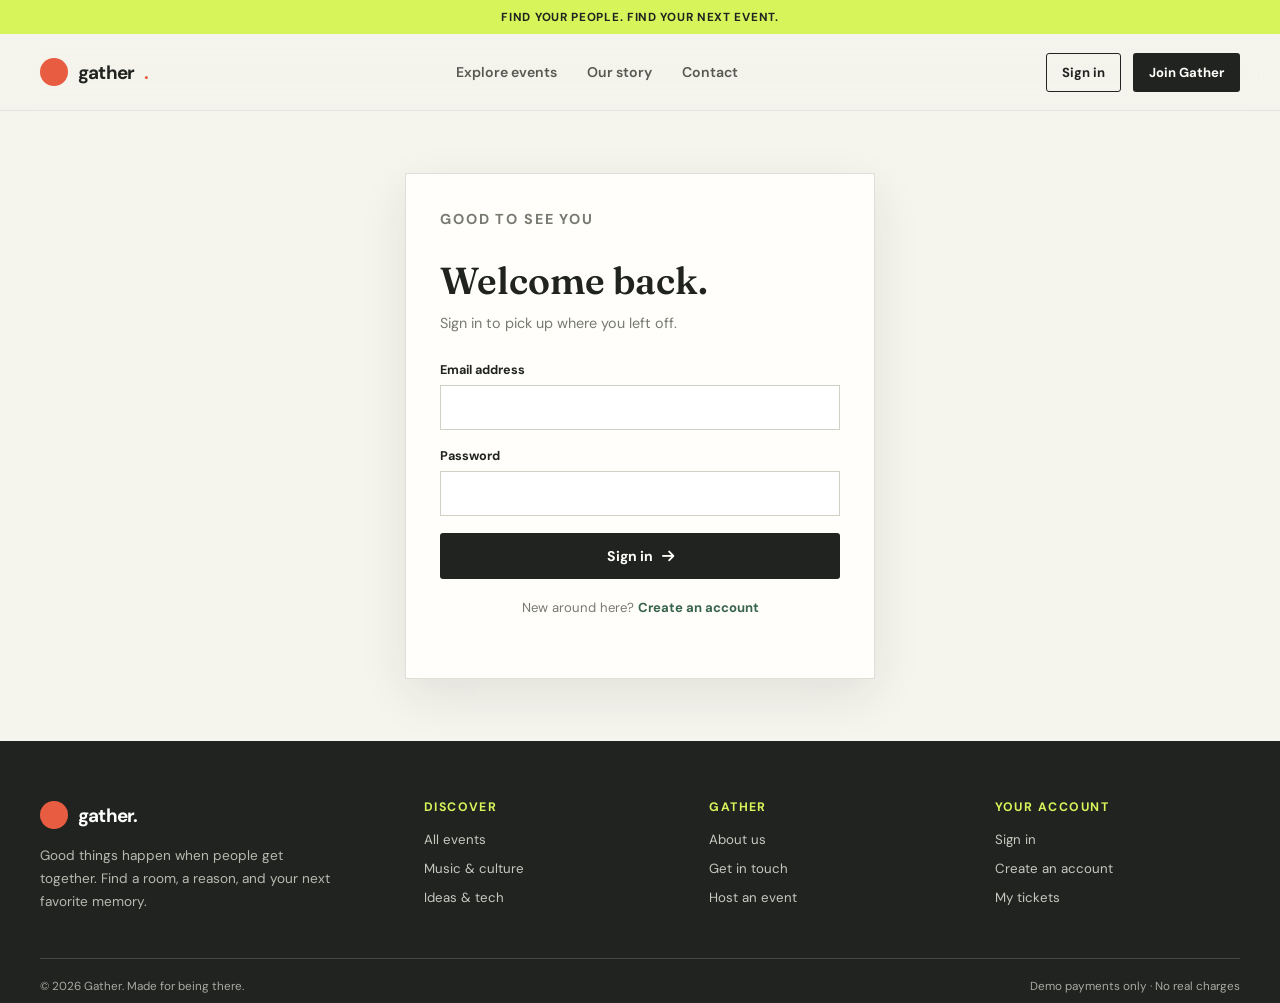
==== frontend/dashboard/admin/index.html @ 73351818 "first commit" ====
<!doctype html>
<html lang="en">

<head>
    <meta charset="utf-8">
    <meta name="viewport" content="width=device-width, initial-scale=1">
    <meta name="api-base" content="../../../backend/index.php/api">
    <title>Platform overview · Gather</title>
    <link rel="stylesheet" href="https://cdnjs.cloudflare.com/ajax/libs/font-awesome/6.5.2/css/all.min.css">
    <link rel="stylesheet" href="../../css/app.css">
    <script src="../../js/app.js" defer></script>
</head>

<body data-page="admin-dashboard" data-root="../../" data-role="admin">
    <main class="dashboard-layout">
        <aside class="dashboard-sidebar">
            <h2>Platform</h2><a class="active" href="index.html"><i class="fa-solid fa-chart-line"></i> Overview</a><a
                href="../../events.html"><i class="fa-solid fa-calendar-days"></i> Public events</a>
        </aside>
        <section class="dashboard-main">
            <p class="section-kicker">Administrator</p>
            <h1 class="dashboard-title">Platform overview.</h1>
            <div class="dashboard-stats" id="admin-stats">
                <div class="loading-state">Loading platform totals…</div>
            </div>
            <div class="dashboard-panel">
                <h2>Event review</h2>
                <div id="admin-events">Loading submitted events…</div>
            </div>
            <div class="dashboard-panel">
                <h2>Recent bookings</h2>
                <div class="table-wrap">
                    <table>
                        <thead>
                            <tr>
                                <th>Reference</th>
                                <th>Attendee</th>
                                <th>Event</th>
                                <th>Total</th>
                                <th>Status</th>
                            </tr>
                        </thead>
                        <tbody id="admin-bookings"></tbody>
                    </table>
                </div>
            </div>
            <div class="dashboard-panel">
                <h2>Account management</h2>
                <div id="admin-users">Loading accounts…</div>
            </div>
            <div class="dashboard-panel">
                <h2>Reports</h2>
                <div id="admin-reports">Loading monthly reports…</div>
            </div>
            <div class="dashboard-panel">
                <h2>Contact inbox</h2>
                <div id="admin-messages">Loading contact messages…</div>
            </div>
            <div class="dashboard-panel">
                <h2>Event categories</h2>
                <form id="create-category-form" class="filter-bar">
                    <input name="name" aria-label="Category name" placeholder="Category name" required maxlength="90">
                    <input name="description" aria-label="Category description" placeholder="Short description"
                        maxlength="255">
                    <button class="btn btn-small" type="submit">Add category</button>
                </form>
                <div id="admin-categories">Loading categories…</div>
            </div>
        </section>
    </main>
</body>

</html>
---- frontend/css/app.css ----
@import url('https://fonts.googleapis.com/css2?family=DM+Sans:wght@400;500;600;700&family=Fraunces:opsz,wght@9..144,600;9..144,700&display=swap');

:root {
    --ink: #20231f;
    --paper: #f5f4ed;
    --white: #fffefa;
    --lime: #d7f45b;
    --coral: #e85d42;
    --moss: #38644d;
    --muted: #777a71;
    --line: #dedfd5;
    --shadow: 0 16px 46px rgba(32, 35, 31, .09);
    --serif: 'Fraunces', Georgia, serif;
    --sans: 'DM Sans', sans-serif;
    font-family: var(--sans);
    color: var(--ink);
    background: var(--paper);
    font-synthesis: none;
    text-rendering: optimizeLegibility;
}

* {
    box-sizing: border-box;
}

html {
    scroll-behavior: smooth;
}

body {
    margin: 0;
    min-width: 320px;
    background: var(--paper);
    color: var(--ink);
}

body,
button,
input,
select,
textarea {
    font-family: var(--sans);
}

button,
input,
select,
textarea {
    font-size: 1rem;
}

a {
    color: inherit;
    text-decoration: none;
}

button {
    cursor: pointer;
}

img {
    display: block;
    max-width: 100%;
}

.wrap {
    width: min(1200px, calc(100% - 48px));
    margin-inline: auto;
}

.announcement {
    min-height: 34px;
    display: flex;
    align-items: center;
    justify-content: center;
    background: var(--lime);
    font-size: .73rem;
    font-weight: 700;
    letter-spacing: .06em;
    text-transform: uppercase;
}

.site-header {
    position: sticky;
    z-index: 20;
    top: 0;
    background: rgba(245, 244, 237, .95);
    backdrop-filter: blur(14px);
    border-bottom: 1px solid rgba(32, 35, 31, .08);
}

.nav {
    min-height: 76px;
    display: flex;
    align-items: center;
    justify-content: space-between;
    gap: 28px;
}

.brand {
    display: inline-flex;
    align-items: center;
    gap: 10px;
    font-size: 1.18rem;
    font-weight: 700;
    letter-spacing: -.04em;
}

.brand-mark {
    width: 28px;
    aspect-ratio: 1;
    display: grid;
    place-items: center;
    border-radius: 50%;
    background: var(--coral);
    color: var(--white);
    font-size: .8rem;
}

.nav-links {
    display: flex;
    align-items: center;
    gap: 30px;
    color: #555950;
    font-size: .88rem;
    font-weight: 600;
}

.nav-links a:hover,
.footer-links a:hover {
    color: var(--coral);
}

.nav-actions {
    display: flex;
    align-items: center;
    gap: 12px;
}

.nav-toggle {
    display: none;
    border: 0;
    background: none;
    color: var(--ink);
    font-size: 1.25rem;
}

.btn {
    display: inline-flex;
    justify-content: center;
    align-items: center;
    gap: 9px;
    min-height: 46px;
    padding: 0 20px;
    border: 1px solid transparent;
    border-radius: 3px;
    background: var(--ink);
    color: var(--white);
    font-weight: 700;
    font-size: .88rem;
    transition: transform .18s ease, background .18s ease, color .18s ease;
}

.btn:hover {
    transform: translateY(-2px);
    background: var(--moss);
}

.btn-lime {
    background: var(--lime);
    color: var(--ink);
}

.btn-lime:hover {
    background: #c6e347;
    color: var(--ink);
}

.btn-outline {
    background: transparent;
    border-color: var(--ink);
    color: var(--ink);
}

.btn-outline:hover {
    background: var(--ink);
    color: var(--white);
}

.btn-small {
    min-height: 39px;
    padding-inline: 15px;
    font-size: .82rem;
}

.hero {
    position: relative;
    min-height: 650px;
    display: flex;
    align-items: center;
    overflow: hidden;
    color: white;
    background: #27382f url('https://images.unsplash.com/photo-1492684223066-81342ee5ff30?auto=format&fit=crop&w=2200&q=88') center 48% / cover no-repeat;
}

.hero::before {
    content: '';
    position: absolute;
    inset: 0;
    background: rgba(16, 24, 19, .48);
}

.hero-inner {
    position: relative;
    z-index: 1;
    padding-block: 84px 118px;
}

.eyebrow {
    margin: 0 0 18px;
    color: var(--lime);
    font-size: .76rem;
    letter-spacing: .14em;
    text-transform: uppercase;
    font-weight: 700;
}

.hero h1 {
    max-width: 750px;
    margin: 0;
    font: 600 clamp(3.2rem, 7vw, 6.5rem)/.98 var(--serif);
    letter-spacing: -.035em;
}

.hero h1 span {
    color: var(--lime);
}

.hero-copy {
    max-width: 490px;
    margin: 24px 0 27px;
    color: rgba(255, 255, 255, .85);
    font-size: 1.05rem;
    line-height: 1.7;
}

.hero-actions {
    display: flex;
    flex-wrap: wrap;
    gap: 12px;
}

.hero .btn-outline {
    border-color: rgba(255, 255, 255, .7);
    color: white;
}

.hero .btn-outline:hover {
    background: white;
    color: var(--ink);
}

.search-dock {
    position: absolute;
    z-index: 2;
    right: 0;
    bottom: 0;
    left: 0;
    background: var(--white);
    color: var(--ink);
}

.search-form {
    display: grid;
    grid-template-columns: minmax(180px, 1.5fr) minmax(140px, 1fr) minmax(150px, 1fr) auto;
    align-items: center;
    gap: 0;
    min-height: 88px;
}

.search-field {
    display: flex;
    gap: 12px;
    align-items: center;
    padding: 0 22px;
    border-right: 1px solid var(--line);
}

.search-field i {
    color: var(--coral);
}

.search-field label {
    display: block;
    margin-bottom: 4px;
    font-size: .68rem;
    color: var(--muted);
}

.search-field input,
.search-field select {
    width: 100%;
    border: 0;
    outline: 0;
    background: transparent;
    color: var(--ink);
    font-weight: 600;
    font-size: .88rem;
}

.search-submit {
    margin-left: 18px;
}

.section {
    padding: 92px 0;
}

.section-tight {
    padding-block: 64px;
}

.section-white {
    background: var(--white);
}

.section-head {
    display: flex;
    align-items: end;
    justify-content: space-between;
    gap: 24px;
    margin-bottom: 32px;
}

.section-kicker {
    margin: 0 0 10px;
    color: var(--coral);
    font-weight: 700;
    font-size: .72rem;
    text-transform: uppercase;
    letter-spacing: .13em;
}

.section-title {
    margin: 0;
    font: 600 clamp(2.2rem, 4vw, 3.5rem)/1.08 var(--serif);
    letter-spacing: -.035em;
}

.section-subtitle {
    max-width: 520px;
    margin: 12px 0 0;
    color: var(--muted);
    line-height: 1.65;
}

.text-link {
    display: inline-flex;
    align-items: center;
    gap: 9px;
    color: var(--moss);
    font-weight: 700;
    font-size: .88rem;
}

.event-grid {
    display: grid;
    grid-template-columns: repeat(3, 1fr);
    gap: 22px;
}

.event-card {
    overflow: hidden;
    border: 1px solid var(--line);
    background: var(--white);
    transition: transform .2s ease, box-shadow .2s ease;
}

.event-card:hover {
    transform: translateY(-4px);
    box-shadow: var(--shadow);
}

.event-image {
    width: 100%;
    aspect-ratio: 1.45;
    object-fit: cover;
    background: #d2d7cd;
}

.event-content {
    padding: 19px 20px 20px;
}

.event-meta {
    display: flex;
    align-items: center;
    gap: 8px;
    color: var(--moss);
    font-size: .74rem;
    font-weight: 700;
    text-transform: uppercase;
    letter-spacing: .05em;
}

.event-title {
    margin: 11px 0 14px;
    font: 600 1.4rem/1.2 var(--serif);
}

.event-info {
    display: grid;
    gap: 8px;
    color: #656a60;
    font-size: .82rem;
}

.event-info span {
    display: flex;
    align-items: center;
    gap: 9px;
}

.event-info i {
    width: 14px;
    color: var(--coral);
}

.event-bottom {
    display: flex;
    align-items: center;
    justify-content: space-between;
    gap: 12px;
    margin-top: 20px;
    padding-top: 16px;
    border-top: 1px solid var(--line);
}

.price {
    font-weight: 700;
}

.price small {
    display: block;
    color: var(--muted);
    font-weight: 400;
    font-size: .68rem;
}

.empty-state,
.loading-state,
.error-state {
    grid-column: 1 / -1;
    padding: 48px 24px;
    border: 1px dashed #bfc2b7;
    text-align: center;
    color: var(--muted);
}

.empty-state i {
    margin-bottom: 12px;
    color: var(--coral);
    font-size: 1.5rem;
}

.category-grid {
    display: grid;
    grid-template-columns: repeat(6, 1fr);
    gap: 12px;
}

.category-tile {
    min-height: 125px;
    display: flex;
    flex-direction: column;
    justify-content: space-between;
    padding: 17px;
    background: #e8eee1;
    transition: background .2s ease, transform .2s ease;
}

.category-tile:nth-child(3n+2) {
    background: #f6e2d9;
}

.category-tile:nth-child(3n) {
    background: #e9e9cf;
}

.category-tile:hover {
    transform: translateY(-3px);
    background: var(--lime);
}

.category-tile i {
    color: var(--moss);
    font-size: 1.2rem;
}

.category-tile strong {
    font: 600 1.2rem var(--serif);
}

.split-section {
    display: grid;
    grid-template-columns: 1fr 1fr;
    gap: 70px;
    align-items: center;
}

.photo-frame {
    min-height: 440px;
    background: url('https://images.unsplash.com/photo-1511795409834-ef04bbd61622?auto=format&fit=crop&w=1100&q=85') center / cover no-repeat;
}

.benefit-list {
    display: grid;
    gap: 23px;
    margin-top: 30px;
}

.benefit {
    display: grid;
    grid-template-columns: 42px 1fr;
    gap: 16px;
}

.benefit-icon {
    width: 42px;
    height: 42px;
    display: grid;
    place-items: center;
    background: var(--lime);
    color: var(--ink);
}

.benefit h3 {
    margin: 1px 0 5px;
    font-size: .98rem;
}

.benefit p {
    margin: 0;
    color: var(--muted);
    font-size: .86rem;
    line-height: 1.6;
}

.stats-band {
    display: grid;
    grid-template-columns: repeat(4, 1fr);
    background: var(--moss);
    color: white;
}

.stat {
    padding: 32px 20px;
    text-align: center;
    border-right: 1px solid rgba(255, 255, 255, .18);
}

.stat:last-child {
    border: 0;
}

.stat strong {
    display: block;
    color: var(--lime);
    font: 600 2.4rem var(--serif);
}

.stat span {
    font-size: .76rem;
    color: rgba(255, 255, 255, .8);
}

.quote-section {
    background: #ebe8de;
}

.quote {
    max-width: 830px;
    margin: 0 auto;
    text-align: center;
}

.quote blockquote {
    margin: 22px 0;
    font: 600 clamp(1.7rem, 3.4vw, 2.8rem)/1.25 var(--serif);
}

.quote cite {
    color: var(--muted);
    font-size: .85rem;
    font-style: normal;
}

.cta-band {
    display: flex;
    align-items: center;
    justify-content: space-between;
    gap: 28px;
    padding: 45px 50px;
    background: var(--coral);
    color: white;
}

.cta-band h2 {
    margin: 0;
    font: 600 clamp(1.8rem, 3vw, 2.8rem)/1.1 var(--serif);
}

.cta-band p {
    margin: 8px 0 0;
    color: rgba(255, 255, 255, .85);
}

.cta-band .btn {
    flex: 0 0 auto;
    background: var(--lime);
    color: var(--ink);
}

.site-footer {
    padding: 58px 0 24px;
    background: var(--ink);
    color: white;
}

.footer-top {
    display: grid;
    grid-template-columns: 1.4fr 1fr 1fr 1fr;
    gap: 40px;
    padding-bottom: 45px;
}

.footer-intro {
    max-width: 300px;
    margin: 15px 0 0;
    color: #b7bab1;
    font-size: .85rem;
    line-height: 1.7;
}

.footer-column h3 {
    margin: 0 0 16px;
    font-size: .77rem;
    text-transform: uppercase;
    letter-spacing: .12em;
    color: var(--lime);
}

.footer-links {
    display: grid;
    gap: 12px;
    color: #c7c9c1;
    font-size: .83rem;
}

.footer-bottom {
    display: flex;
    justify-content: space-between;
    gap: 20px;
    padding-top: 19px;
    border-top: 1px solid #444841;
    color: #a7aaa2;
    font-size: .73rem;
}

.page-hero {
    padding: 76px 0 65px;
    background: #e8eee1;
}

.page-hero h1 {
    margin: 0;
    font: 600 clamp(2.8rem, 6vw, 5rem)/1 var(--serif);
    letter-spacing: -.04em;
}

.page-hero p {
    max-width: 560px;
    margin: 17px 0 0;
    color: #62685e;
    line-height: 1.7;
}

.filter-bar {
    display: flex;
    flex-wrap: wrap;
    gap: 12px;
    margin-bottom: 28px;
}

.filter-bar input,
.filter-bar select {
    min-height: 44px;
    padding: 0 13px;
    border: 1px solid var(--line);
    background: var(--white);
}

.detail-layout {
    display: grid;
    grid-template-columns: minmax(0, 1.7fr) minmax(280px, .8fr);
    gap: 48px;
    align-items: start;
}

.detail-banner {
    width: 100%;
    max-height: 500px;
    aspect-ratio: 1.8;
    object-fit: cover;
}

.detail-description {
    color: #62685e;
    line-height: 1.8;
    white-space: pre-line;
}

.booking-panel {
    position: sticky;
    top: 105px;
    padding: 25px;
    border: 1px solid var(--line);
    background: var(--white);
}

.booking-panel h2 {
    margin: 0 0 16px;
    font: 600 1.6rem var(--serif);
}

.panel-price {
    margin: 0 0 18px;
    font: 600 2rem var(--serif);
}

.panel-line {
    padding: 12px 0;
    border-top: 1px solid var(--line);
    color: #666b62;
    font-size: .84rem;
}

.panel-line i {
    width: 20px;
    color: var(--coral);
}

.form-layout {
    min-height: 65vh;
    display: grid;
    place-items: center;
    padding: 62px 20px;
}

.form-card {
    width: min(470px, 100%);
    padding: 34px;
    background: var(--white);
    border: 1px solid var(--line);
    box-shadow: var(--shadow);
}

.form-card h1 {
    margin: 0 0 8px;
    font: 600 2.35rem var(--serif);
}

.form-card>p {
    margin: 0 0 26px;
    color: var(--muted);
    line-height: 1.6;
    font-size: .9rem;
}

.field {
    display: grid;
    gap: 7px;
    margin-bottom: 17px;
}

.field label {
    font-size: .79rem;
    font-weight: 700;
}

.field input,
.field select,
.field textarea {
    width: 100%;
    min-height: 45px;
    padding: 10px 12px;
    border: 1px solid #cfd1c7;
    outline: none;
    background: #fff;
}

.field textarea {
    min-height: 105px;
    resize: vertical;
}

.field input:focus,
.field select:focus,
.field textarea:focus {
    border-color: var(--moss);
    box-shadow: 0 0 0 2px rgba(56, 100, 77, .12);
}

.form-card .btn {
    width: 100%;
}

.form-foot {
    margin-top: 18px !important;
    text-align: center;
    font-size: .82rem !important;
}

.form-foot a {
    color: var(--moss);
    font-weight: 700;
}

.notice {
    margin: 0 0 17px;
    padding: 12px 13px;
    background: #f8e4de;
    color: #843e2f;
    font-size: .83rem;
}

.dashboard-layout {
    display: grid;
    grid-template-columns: 220px 1fr;
    min-height: 70vh;
}

.dashboard-sidebar {
    padding: 30px 20px;
    background: #e7e9dd;
}

.dashboard-sidebar h2 {
    margin: 0 0 24px;
    font: 600 1.3rem var(--serif);
}

.dashboard-sidebar a {
    display: flex;
    gap: 10px;
    padding: 11px 8px;
    color: #5e6359;
    font-size: .86rem;
}

.dashboard-sidebar a.active,
.dashboard-sidebar a:hover {
    color: var(--moss);
    font-weight: 700;
}

.dashboard-main {
    padding: 35px clamp(20px, 4vw, 55px);
}

.dashboard-title {
    margin: 0 0 25px;
    font: 600 2.4rem var(--serif);
}

.dashboard-stats {
    display: grid;
    grid-template-columns: repeat(4, 1fr);
    gap: 13px;
    margin-bottom: 30px;
}

.dashboard-stat {
    padding: 18px;
    border: 1px solid var(--line);
    background: var(--white);
}

.dashboard-stat span {
    display: block;
    color: var(--muted);
    font-size: .74rem;
}

.dashboard-stat strong {
    display: block;
    margin-top: 10px;
    font: 600 1.8rem var(--serif);
}

.table-wrap {
    overflow-x: auto;
    margin: 20px 0 32px;
    background: var(--white);
    border: 1px solid var(--line);
}

table {
    width: 100%;
    border-collapse: collapse;
    text-align: left;
    font-size: .83rem;
}

th,
td {
    padding: 13px 15px;
    border-bottom: 1px solid var(--line);
    white-space: nowrap;
}

th {
    color: var(--muted);
    font-size: .69rem;
    text-transform: uppercase;
    letter-spacing: .08em;
}

.status {
    display: inline-block;
    padding: 5px 8px;
    background: #e5eddc;
    color: var(--moss);
    font-size: .7rem;
    font-weight: 700;
}

.dashboard-panel {
    margin: 20px 0 32px;
    padding: 24px;
    border: 1px solid var(--line);
    background: var(--white);
}

.dashboard-panel h2 {
    margin: 0 0 18px;
    font: 600 1.55rem var(--serif);
}

.report-bars {
    display: grid;
    gap: 12px;
}

.report-row {
    display: grid;
    grid-template-columns: 90px minmax(0, 1fr) 70px;
    align-items: center;
    gap: 12px;
    font-size: .78rem;
}

.report-track {
    height: 12px;
    background: #e6e8df;
}

.report-fill {
    height: 100%;
    background: var(--moss);
}

.report-fill.revenue {
    background: var(--coral);
}

.toast-region {
    position: fixed;
    z-index: 50;
    right: 20px;
    bottom: 20px;
    display: grid;
    gap: 9px;
}

.toast {
    max-width: 360px;
    padding: 14px 18px;
    background: var(--ink);
    color: white;
    box-shadow: var(--shadow);
    font-size: .85rem;
    animation: toast-in .22s ease-out;
}

.toast.error {
    background: #973d2b;
}

@keyframes toast-in {
    from {
        opacity: 0;
        transform: translateY(8px);
    }

    to {
        opacity: 1;
        transform: translateY(0);
    }
}

.reveal {
    animation: rise-in .7s both;
}

@keyframes rise-in {
    from {
        opacity: 0;
        transform: translateY(15px);
    }

    to {
        opacity: 1;
        transform: translateY(0);
    }
}

@media (max-width: 900px) {
    .nav-links {
        gap: 17px;
    }

    .nav-actions .btn-outline {
        display: none;
    }

    .search-form {
        grid-template-columns: 1fr 1fr;
        padding: 10px 0;
        gap: 8px;
    }

    .search-field {
        min-height: 55px;
        border: 0;
    }

    .search-submit {
        margin: 0 18px;
    }

    .category-grid {
        grid-template-columns: repeat(3, 1fr);
    }

    .event-grid {
        grid-template-columns: repeat(2, 1fr);
    }

    .split-section {
        gap: 35px;
    }

    .dashboard-stats {
        grid-template-columns: repeat(2, 1fr);
    }
}

@media (max-width: 640px) {
    .wrap {
        width: min(100% - 32px, 1200px);
    }

    .announcement {
        font-size: .62rem;
    }

    .nav {
        min-height: 66px;
    }

    .nav-toggle {
        display: inline-flex;
    }

    .nav-links {
        position: absolute;
        top: 66px;
        right: 0;
        left: 0;
        display: none;
        padding: 14px 20px 20px;
        background: var(--paper);
        border-bottom: 1px solid var(--line);
    }

    .nav-links.open {
        display: grid;
        gap: 0;
    }

    .nav-links a {
        padding: 11px 0;
    }

    .nav-actions {
        gap: 7px;
    }

    .nav-actions .btn {
        min-height: 38px;
        padding-inline: 11px;
        font-size: .75rem;
    }

    .hero {
        min-height: 735px;
        align-items: flex-start;
        background-position: 58% center;
    }

    .hero-inner {
        padding-block: 62px 250px;
    }

    .hero h1 {
        font-size: clamp(3.1rem, 15vw, 5rem);
    }

    .hero-copy {
        font-size: .93rem;
    }

    .search-form {
        grid-template-columns: 1fr 1fr;
        padding: 9px 0 13px;
    }

    .search-field {
        padding-inline: 9px;
    }

    .search-field input,
    .search-field select {
        font-size: .76rem;
    }

    .search-submit {
        grid-column: 1 / -1;
        margin: 0 8px;
    }

    .section {
        padding: 65px 0;
    }

    .section-head {
        align-items: flex-start;
        flex-direction: column;
    }

    .event-grid {
        grid-template-columns: 1fr;
    }

    .category-grid {
        grid-template-columns: repeat(2, 1fr);
    }

    .category-tile {
        min-height: 105px;
    }

    .split-section {
        grid-template-columns: 1fr;
    }

    .photo-frame {
        min-height: 290px;
        order: 2;
    }

    .stats-band {
        grid-template-columns: repeat(2, 1fr);
    }

    .stat:nth-child(2) {
        border-right: 0;
    }

    .stat:nth-child(-n+2) {
        border-bottom: 1px solid rgba(255, 255, 255, .18);
    }

    .cta-band {
        align-items: flex-start;
        flex-direction: column;
        padding: 30px 24px;
    }

    .footer-top {
        grid-template-columns: 1fr 1fr;
        gap: 28px 20px;
    }

    .footer-top> :first-child {
        grid-column: 1 / -1;
    }

    .footer-bottom {
        flex-direction: column;
    }

    .page-hero {
        padding: 55px 0 48px;
    }

    .detail-layout {
        grid-template-columns: 1fr;
        gap: 25px;
    }

    .booking-panel {
        position: static;
    }

    .form-card {
        padding: 26px 21px;
    }

    .dashboard-layout {
        grid-template-columns: 1fr;
    }

    .dashboard-sidebar {
        display: flex;
        overflow: auto;
        gap: 5px;
        padding: 8px 14px;
    }

    .dashboard-sidebar h2 {
        display: none;
    }

    .dashboard-sidebar a {
        flex: 0 0 auto;
    }

    .dashboard-main {
        padding: 25px 16px;
    }

    .dashboard-stats {
        grid-template-columns: repeat(2, 1fr);
    }
}
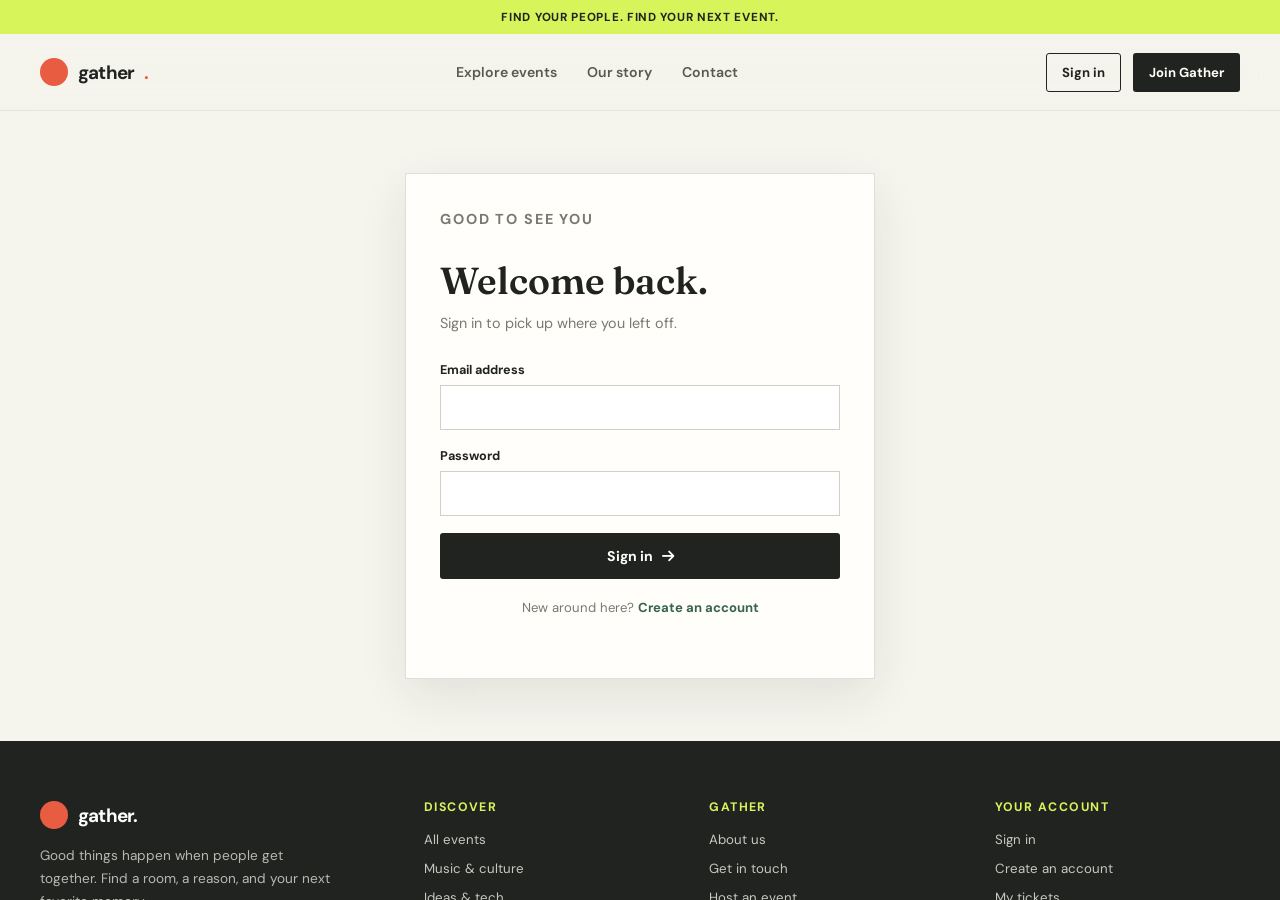
==== commit 609f4d7b: "authcommit" ====
--- a/frontend/dashboard/admin/index.html
+++ b/frontend/dashboard/admin/index.html
@@ -16,6 +16,7 @@
         <aside class="dashboard-sidebar">
             <h2>Platform</h2><a class="active" href="index.html"><i class="fa-solid fa-chart-line"></i> Overview</a><a
                 href="../../events.html"><i class="fa-solid fa-calendar-days"></i> Public events</a>
+            <a href="../profile.html"><i class="fa-regular fa-user"></i> Profile</a>
         </aside>
         <section class="dashboard-main">
             <p class="section-kicker">Administrator</p>
--- a/frontend/css/app.css
+++ b/frontend/css/app.css
@@ -369,6 +369,12 @@
     gap: 22px;
 }
 
+.featured-actions {
+    display: flex;
+    justify-content: center;
+    margin-top: 30px;
+}
+
 .event-card {
     overflow: hidden;
     border: 1px solid var(--line);
@@ -898,6 +904,64 @@
     font: 600 1.8rem var(--serif);
 }
 
+.profile-panel {
+    max-width: 760px;
+    margin-top: 28px;
+    padding: 30px;
+    border: 1px solid var(--line);
+    background: var(--white);
+}
+
+.profile-identity {
+    display: flex;
+    align-items: center;
+    gap: 18px;
+    padding-bottom: 25px;
+}
+
+.profile-avatar {
+    width: 64px;
+    height: 64px;
+    display: grid;
+    flex: 0 0 auto;
+    place-items: center;
+    background: var(--lime);
+    color: var(--ink);
+    font: 600 1.35rem var(--serif);
+}
+
+.profile-identity .section-kicker {
+    margin-bottom: 5px;
+}
+
+.profile-identity h2 {
+    margin: 0;
+    font: 600 1.7rem var(--serif);
+}
+
+.profile-fields {
+    display: grid;
+    grid-template-columns: repeat(2, minmax(0, 1fr));
+    gap: 20px;
+    margin: 0;
+    padding-top: 22px;
+    border-top: 1px solid var(--line);
+}
+
+.profile-fields dt {
+    margin-bottom: 7px;
+    color: var(--muted);
+    font-size: .72rem;
+    font-weight: 700;
+    text-transform: uppercase;
+}
+
+.profile-fields dd {
+    margin: 0;
+    overflow-wrap: anywhere;
+    font-weight: 600;
+}
+
 .table-wrap {
     overflow-x: auto;
     margin: 20px 0 32px;
@@ -1251,6 +1315,14 @@
         padding: 25px 16px;
     }
 
+    .profile-panel {
+        padding: 22px 18px;
+    }
+
+    .profile-fields {
+        grid-template-columns: 1fr;
+    }
+
     .dashboard-stats {
         grid-template-columns: repeat(2, 1fr);
     }
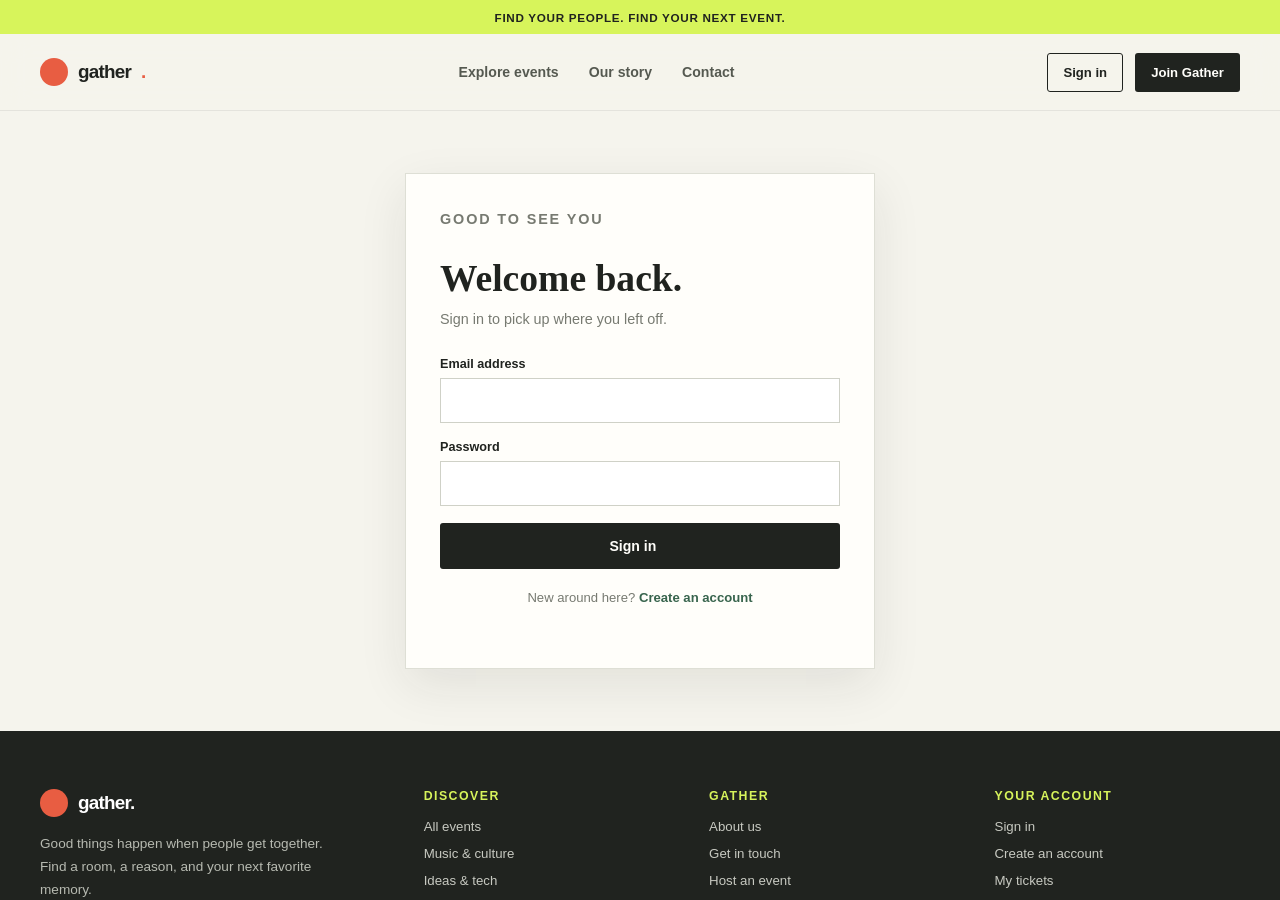
==== commit fadf7ffc: "add features" ====
--- a/frontend/dashboard/admin/index.html
+++ b/frontend/dashboard/admin/index.html
@@ -67,6 +67,20 @@
                 </form>
                 <div id="admin-categories">Loading categories…</div>
             </div>
+            <div class="dashboard-panel">
+                <h2>Review moderation</h2>
+                <form id="review-filters" class="filter-bar">
+                    <input type="number" name="event_id" min="1" aria-label="Filter by event ID" placeholder="Event ID">
+                    <select name="status" aria-label="Review status">
+                        <option value="">All statuses</option>
+                        <option value="pending">Pending</option>
+                        <option value="approved">Approved</option>
+                        <option value="rejected">Rejected</option>
+                    </select>
+                    <button class="btn btn-small" type="submit">Filter reviews</button>
+                </form>
+                <div id="admin-reviews">Loading reviews…</div>
+            </div>
         </section>
     </main>
 </body>
--- a/frontend/css/app.css
+++ b/frontend/css/app.css
@@ -387,6 +387,38 @@
     box-shadow: var(--shadow);
 }
 
+.event-image-wrap {
+    position: relative;
+}
+
+.event-image-wrap .event-image {
+    display: block;
+}
+
+.wishlist-toggle {
+    position: absolute;
+    top: 12px;
+    right: 12px;
+    width: 42px;
+    height: 42px;
+    display: grid;
+    place-items: center;
+    border: 0;
+    background: var(--white);
+    color: var(--ink);
+    box-shadow: 0 2px 10px rgba(0, 0, 0, .14);
+}
+
+.wishlist-toggle:hover,
+.wishlist-toggle.is-saved {
+    color: var(--coral);
+}
+
+.wishlist-toggle:disabled {
+    opacity: .6;
+    cursor: wait;
+}
+
 .event-image {
     width: 100%;
     aspect-ratio: 1.45;
@@ -409,6 +441,22 @@
     letter-spacing: .05em;
 }
 
+.event-rating {
+    display: flex;
+    align-items: center;
+    gap: 7px;
+    margin-top: 9px;
+    font-size: .76rem;
+}
+
+.event-rating .star-display {
+    font-size: .72rem;
+}
+
+.event-rating-empty {
+    color: var(--muted);
+}
+
 .event-title {
     margin: 11px 0 14px;
     font: 600 1.4rem/1.2 var(--serif);
@@ -440,6 +488,147 @@
     margin-top: 20px;
     padding-top: 16px;
     border-top: 1px solid var(--line);
+}
+
+.review-summary {
+    display: grid;
+    grid-template-columns: minmax(190px, .7fr) 1.3fr;
+    gap: 32px;
+    margin: 24px 0 36px;
+    padding: 25px;
+    border: 1px solid var(--line);
+    background: var(--white);
+}
+
+.review-score {
+    display: flex;
+    align-items: center;
+    gap: 13px;
+}
+
+.review-score strong {
+    font: 600 2.7rem var(--serif);
+}
+
+.star-display,
+.star-picker {
+    color: #ce7b22;
+}
+
+.review-distribution {
+    display: grid;
+    gap: 7px;
+}
+
+.review-distribution-row {
+    display: grid;
+    grid-template-columns: 35px minmax(80px, 1fr) 28px;
+    align-items: center;
+    gap: 10px;
+    font-size: .76rem;
+}
+
+.review-bar {
+    height: 8px;
+    background: #e8e8df;
+}
+
+.review-bar span {
+    display: block;
+    height: 100%;
+    background: #ce7b22;
+}
+
+.review-layout {
+    display: grid;
+    grid-template-columns: minmax(0, 1.4fr) minmax(280px, .8fr);
+    gap: 32px;
+    align-items: start;
+}
+
+.review-list {
+    display: grid;
+    gap: 12px;
+}
+
+.review-item {
+    padding: 19px;
+    border: 1px solid var(--line);
+    background: var(--white);
+}
+
+.review-item-head {
+    display: flex;
+    justify-content: space-between;
+    gap: 16px;
+}
+
+.review-item p {
+    margin: 13px 0 0;
+    color: #62685e;
+    line-height: 1.65;
+    white-space: pre-line;
+    overflow-wrap: anywhere;
+}
+
+.review-form-panel {
+    padding: 23px;
+    border: 1px solid var(--line);
+    background: var(--white);
+    scroll-margin-top: 110px;
+}
+
+.review-form-panel h3 {
+    margin: 0 0 18px;
+    font: 600 1.45rem var(--serif);
+}
+
+.star-picker {
+    display: flex;
+    gap: 5px;
+    margin: 8px 0 17px;
+}
+
+.star-choice {
+    padding: 5px;
+    border: 0;
+    background: transparent;
+    color: #9b9d93;
+    font-size: 1.35rem;
+}
+
+.star-choice.is-active {
+    color: #ce7b22;
+}
+
+.review-form-actions {
+    display: flex;
+    flex-wrap: wrap;
+    gap: 9px;
+}
+
+.review-status {
+    display: inline-block;
+    padding: 4px 8px;
+    background: #ecece5;
+    color: #5e6259;
+    font-size: .7rem;
+    font-weight: 700;
+    text-transform: capitalize;
+}
+
+.review-status.approved {
+    background: #e5eddc;
+    color: var(--moss);
+}
+
+.review-status.rejected {
+    background: #f8e4de;
+    color: #843e2f;
+}
+
+.wishlist-remove {
+    color: var(--coral);
 }
 
 .price {
@@ -1128,6 +1317,16 @@
     .dashboard-stats {
         grid-template-columns: repeat(2, 1fr);
     }
+
+    .review-summary,
+    .review-layout {
+        grid-template-columns: 1fr;
+    }
+
+    .review-summary {
+        gap: 20px;
+        padding: 19px;
+    }
 }
 
 @media (max-width: 640px) {
@@ -1326,4 +1525,24 @@
     .dashboard-stats {
         grid-template-columns: repeat(2, 1fr);
     }
+}
+
+.detail-title-row {
+    display: flex;
+    align-items: center;
+    justify-content: space-between;
+    gap: 18px;
+}
+
+.detail-title-row .section-title {
+    overflow-wrap: anywhere;
+}
+
+.detail-wishlist {
+    position: static;
+    flex: 0 0 44px;
+    width: 44px;
+    height: 44px;
+    border: 1px solid var(--line);
+    box-shadow: none;
 }
